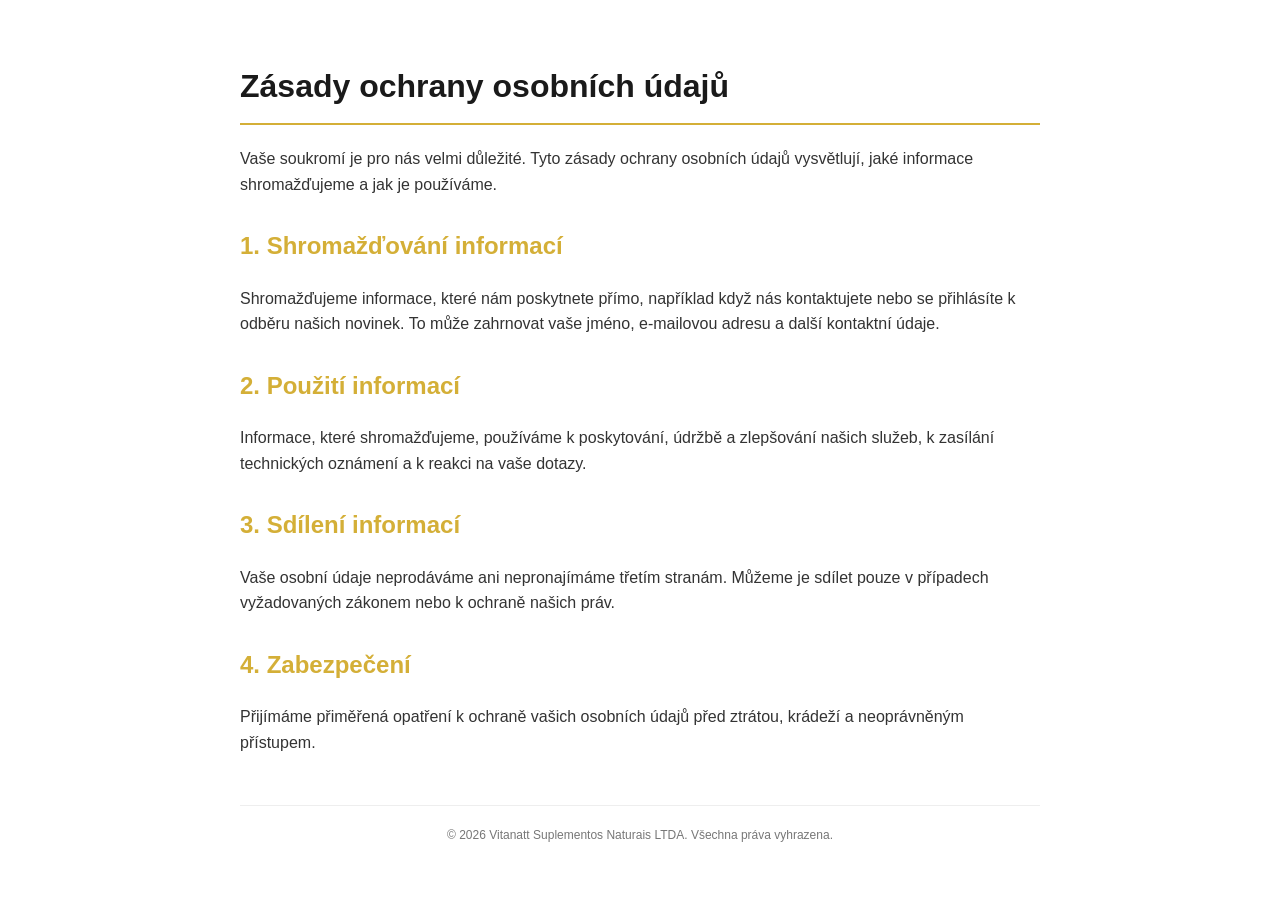
==== pre/privacy.html @ ca954c39 "Add files via upload" ====
<!DOCTYPE html>
<html lang="cs">
<head>
    <meta charset="UTF-8">
    <meta name="viewport" content="width=device-width, initial-scale=1.0">
    <title>Zásady ochrany osobních údajů</title>
    <style>
        body { font-family: Arial, sans-serif; line-height: 1.6; color: #333; max-width: 800px; margin: 0 auto; padding: 40px; background-color: #fff; }
        h1 { color: #1a1a1a; border-bottom: 2px solid #d4af37; padding-bottom: 10px; }
        h2 { color: #d4af37; margin-top: 30px; }
        p { margin-bottom: 15px; }
        .footer { margin-top: 50px; font-size: 12px; color: #777; text-align: center; border-top: 1px solid #eee; padding-top: 20px; }
    </style>
</head>
<body>
    <h1>Zásady ochrany osobních údajů</h1>
    <p>Vaše soukromí je pro nás velmi důležité. Tyto zásady ochrany osobních údajů vysvětlují, jaké informace shromažďujeme a jak je používáme.</p>
    
    <h2>1. Shromažďování informací</h2>
    <p>Shromažďujeme informace, které nám poskytnete přímo, například když nás kontaktujete nebo se přihlásíte k odběru našich novinek. To může zahrnovat vaše jméno, e-mailovou adresu a další kontaktní údaje.</p>
    
    <h2>2. Použití informací</h2>
    <p>Informace, které shromažďujeme, používáme k poskytování, údržbě a zlepšování našich služeb, k zasílání technických oznámení a k reakci na vaše dotazy.</p>
    
    <h2>3. Sdílení informací</h2>
    <p>Vaše osobní údaje neprodáváme ani nepronajímáme třetím stranám. Můžeme je sdílet pouze v případech vyžadovaných zákonem nebo k ochraně našich práv.</p>
    
    <h2>4. Zabezpečení</h2>
    <p>Přijímáme přiměřená opatření k ochraně vašich osobních údajů před ztrátou, krádeží a neoprávněným přístupem.</p>
    
    <div class="footer">
        &copy; 2026 Vitanatt Suplementos Naturais LTDA. Všechna práva vyhrazena.
    </div>
</body>
</html>
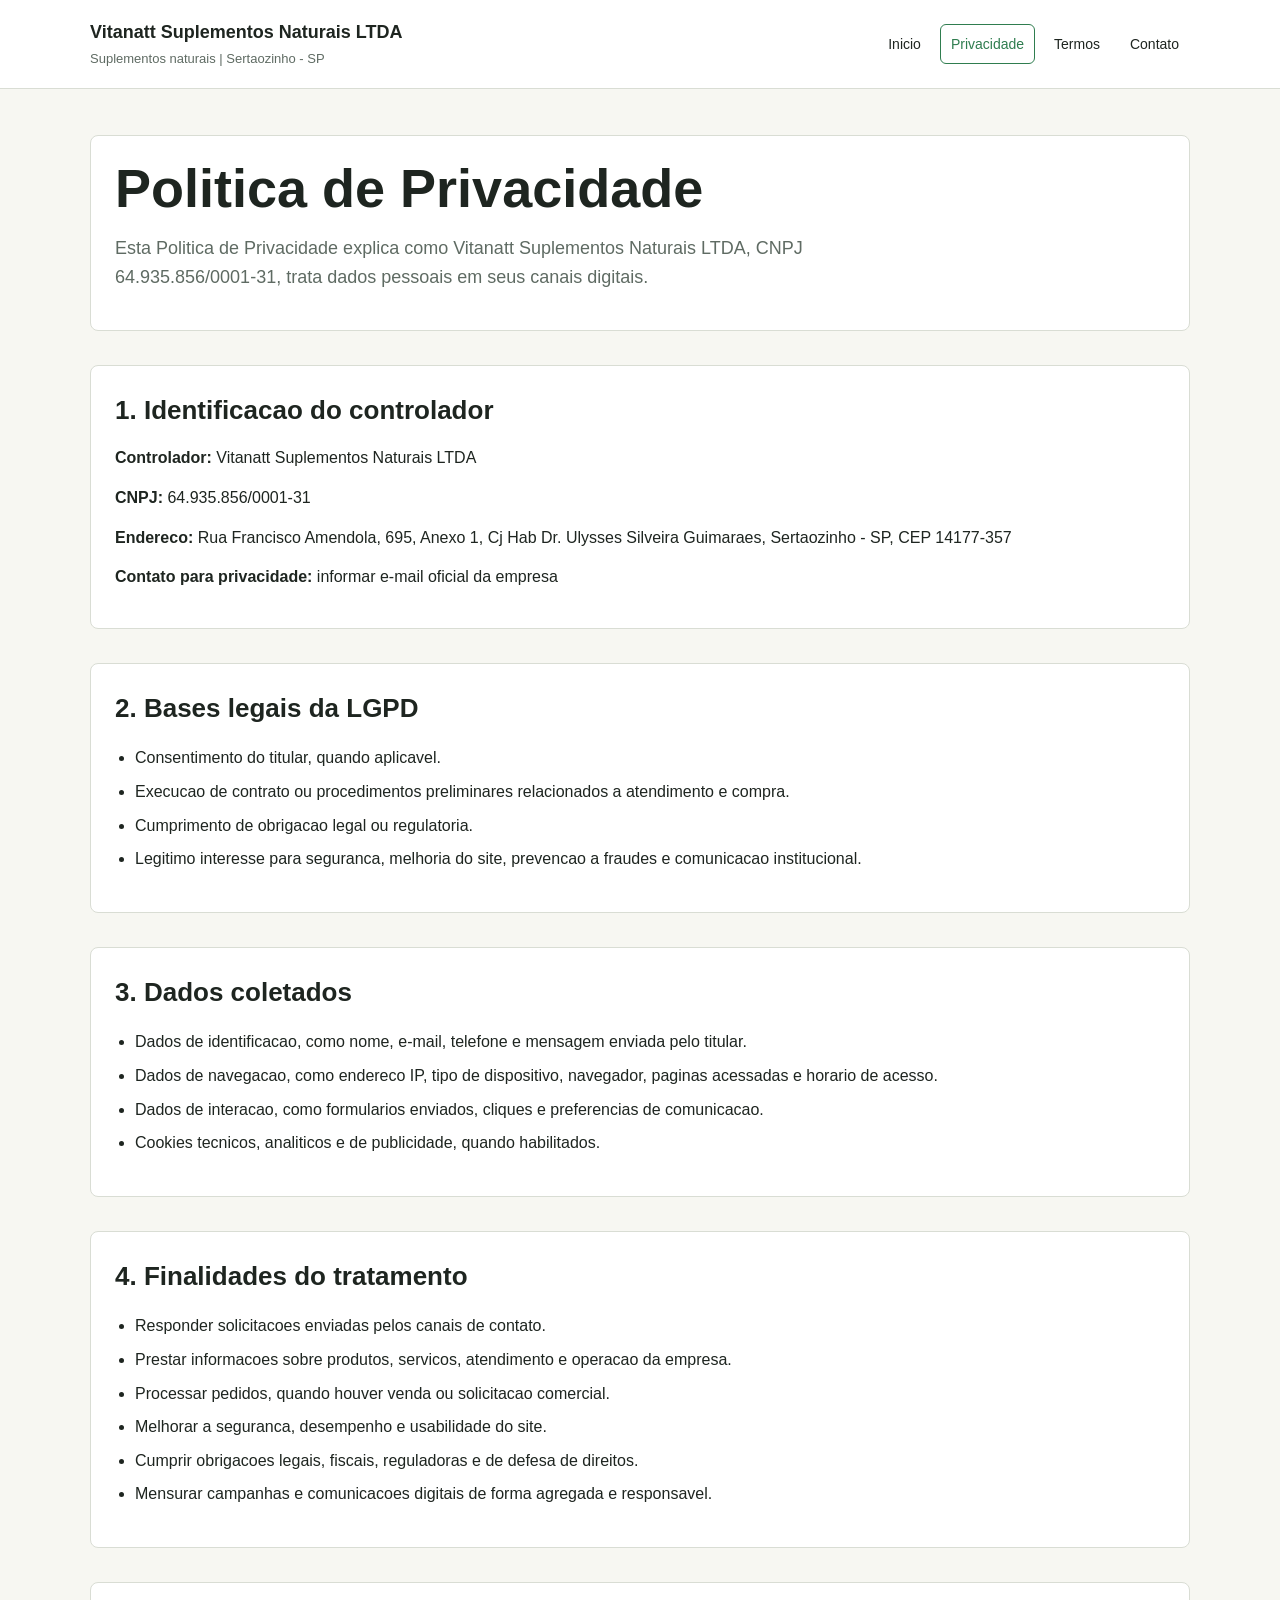
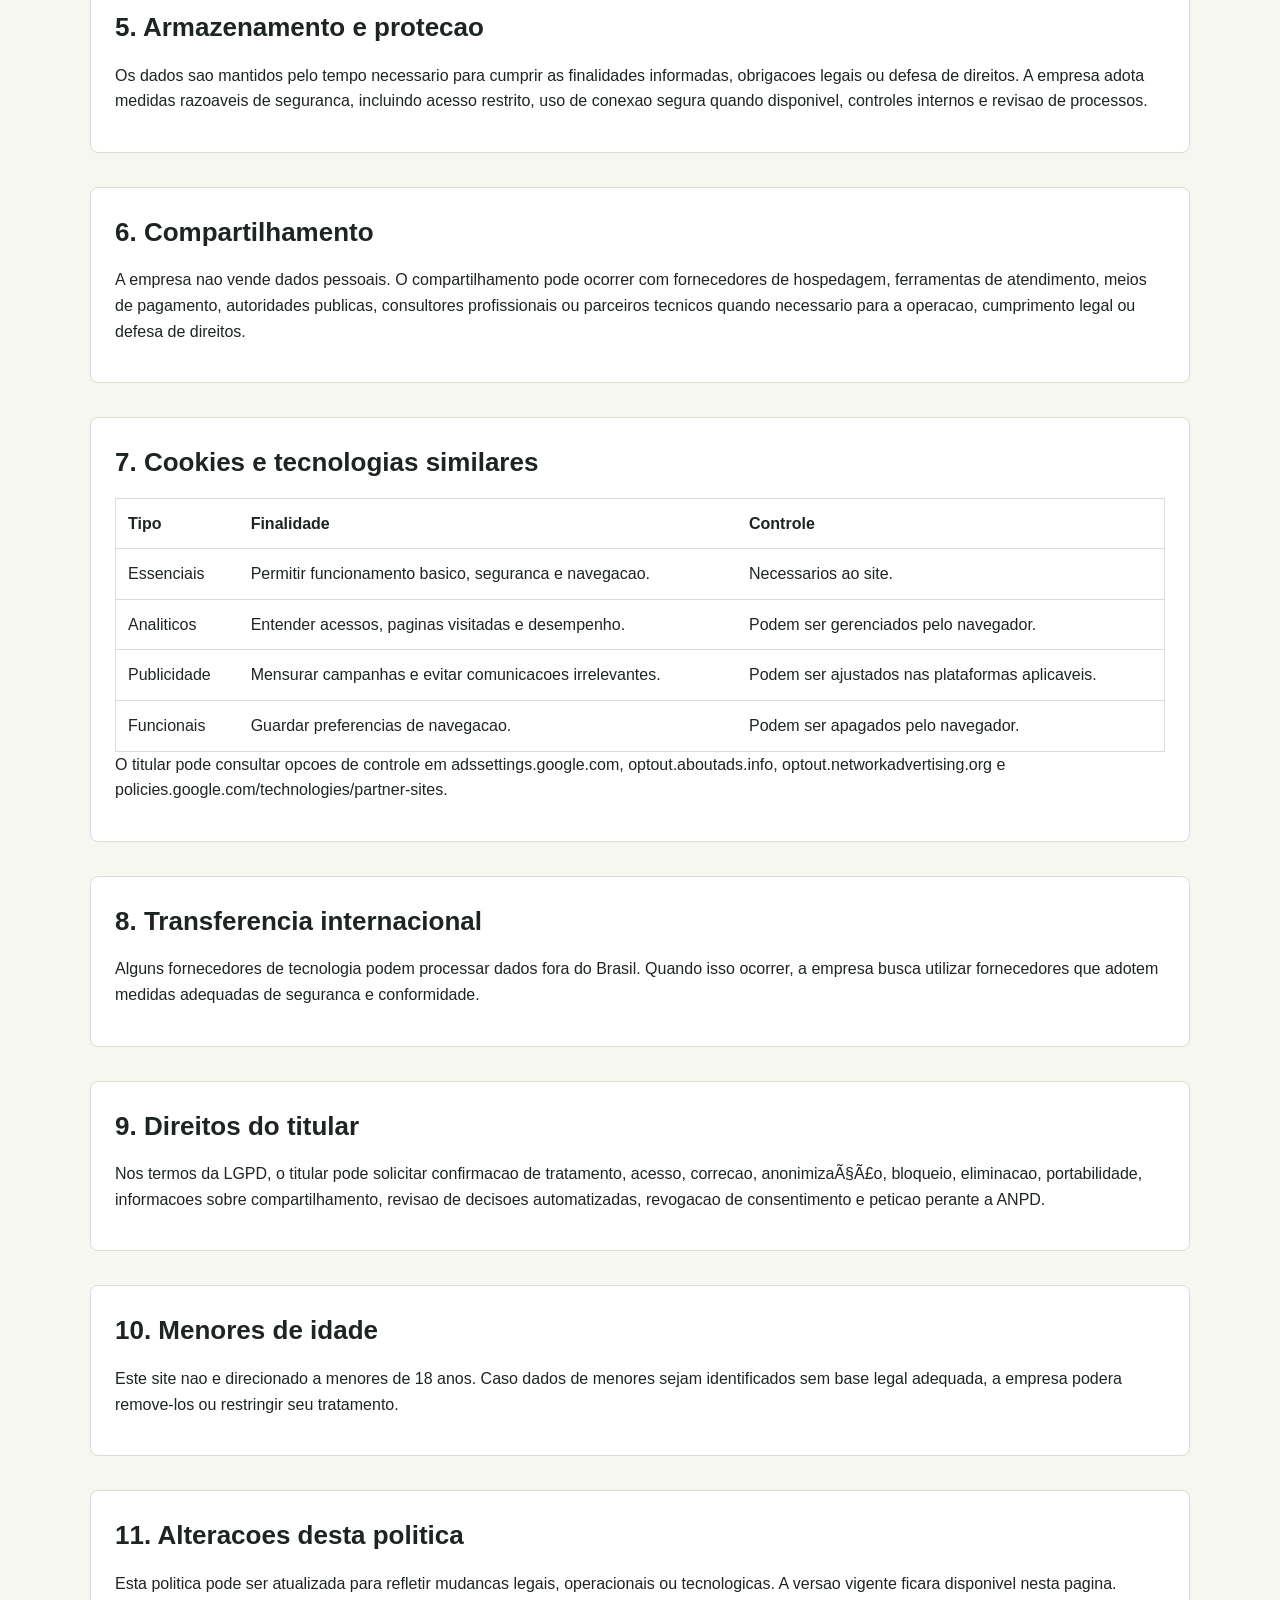
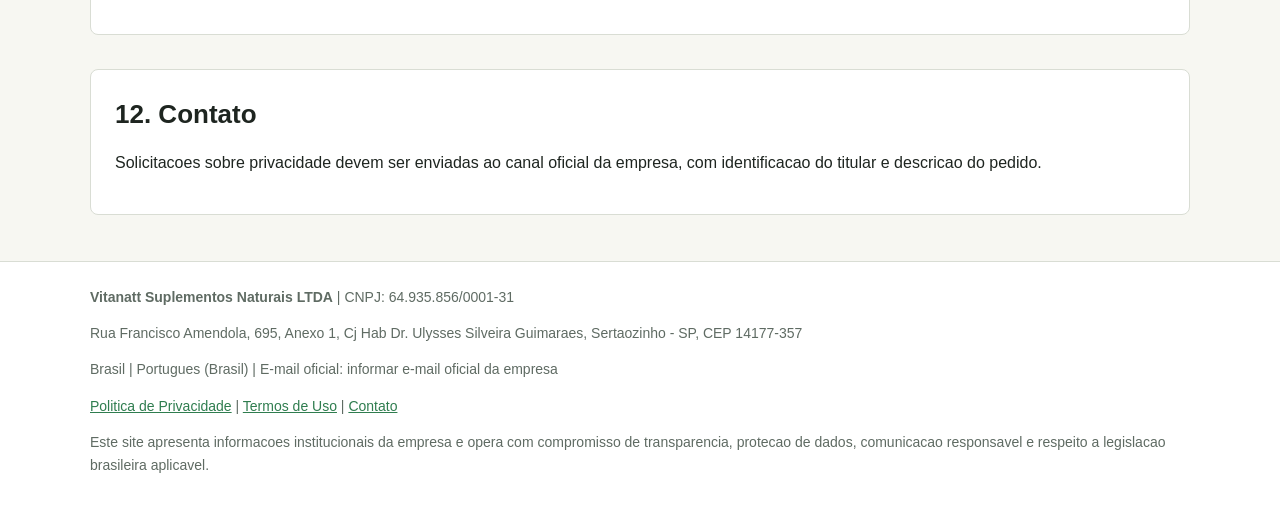
==== commit 511f3ee1: "Add files via upload" ====
--- a/pre/privacy.html
+++ b/pre/privacy.html
@@ -1,35 +1,178 @@
-<!DOCTYPE html>
-<html lang="cs">
+﻿<!doctype html>
+<html lang="pt-BR">
 <head>
-    <meta charset="UTF-8">
-    <meta name="viewport" content="width=device-width, initial-scale=1.0">
-    <title>Zásady ochrany osobních údajů</title>
-    <style>
-        body { font-family: Arial, sans-serif; line-height: 1.6; color: #333; max-width: 800px; margin: 0 auto; padding: 40px; background-color: #fff; }
-        h1 { color: #1a1a1a; border-bottom: 2px solid #d4af37; padding-bottom: 10px; }
-        h2 { color: #d4af37; margin-top: 30px; }
-        p { margin-bottom: 15px; }
-        .footer { margin-top: 50px; font-size: 12px; color: #777; text-align: center; border-top: 1px solid #eee; padding-top: 20px; }
-    </style>
+  <meta charset="utf-8">
+  <meta name="viewport" content="width=device-width, initial-scale=1">
+  <title>Politica de Privacidade | Vitanatt Suplementos Naturais LTDA</title>
+  <meta name="description" content="Vitanatt Suplementos Naturais LTDA - Suplementos naturais. Dados empresariais, politicas e canais de contato.">
+  <style>
+    :root {
+      --accent: #2f7d4f;
+      --accent2: #d6a84f;
+      --bg: #f7f7f2;
+      --text: #1e2520;
+      --muted: #5f6b63;
+      --line: #d9ddd4;
+      --card: #ffffff;
+    }
+    * { box-sizing: border-box; }
+    body { margin: 0; font-family: Arial, Helvetica, sans-serif; color: var(--text); background: var(--bg); line-height: 1.6; }
+    header { background: var(--card); border-bottom: 1px solid var(--line); position: sticky; top: 0; z-index: 10; }
+    .wrap { width: min(1100px, calc(100% - 32px)); margin: 0 auto; }
+    .top { display: flex; align-items: center; justify-content: space-between; gap: 20px; padding: 18px 0; }
+    .brand { display: flex; flex-direction: column; gap: 2px; }
+    .brand strong { font-size: 18px; letter-spacing: 0; }
+    .brand span { color: var(--muted); font-size: 13px; }
+    nav { display: flex; flex-wrap: wrap; gap: 8px; }
+    nav a { color: var(--text); text-decoration: none; padding: 8px 10px; border-radius: 6px; border: 1px solid transparent; font-size: 14px; }
+    nav a.active, nav a:hover { border-color: var(--accent); color: var(--accent); }
+    main { padding: 46px 0; }
+    .hero { display: grid; grid-template-columns: 1.4fr .8fr; gap: 28px; align-items: stretch; }
+    h1 { font-size: clamp(30px, 5vw, 54px); line-height: 1.05; margin: 0 0 18px; letter-spacing: 0; }
+    h2 { font-size: 26px; margin: 0 0 14px; letter-spacing: 0; }
+    h3 { margin: 0 0 8px; }
+    p { margin: 0 0 14px; }
+    .lead { font-size: 18px; color: var(--muted); max-width: 760px; }
+    .card { background: var(--card); border: 1px solid var(--line); border-radius: 8px; padding: 24px; }
+    .hero .card { border-top: 4px solid var(--accent); }
+    .grid { display: grid; grid-template-columns: repeat(3, minmax(0, 1fr)); gap: 16px; margin-top: 22px; }
+    .two { display: grid; grid-template-columns: repeat(2, minmax(0, 1fr)); gap: 16px; margin-top: 22px; }
+    .section { margin-top: 34px; }
+    .badge { display: inline-block; background: color-mix(in srgb, var(--accent) 12%, white); color: var(--accent); border: 1px solid color-mix(in srgb, var(--accent) 32%, white); border-radius: 999px; padding: 6px 10px; font-size: 13px; margin-bottom: 16px; }
+    .btns { display: flex; gap: 10px; flex-wrap: wrap; margin-top: 20px; }
+    .btn { background: var(--accent); color: white; text-decoration: none; border-radius: 6px; padding: 10px 14px; font-weight: 700; }
+    .btn.secondary { background: transparent; color: var(--accent); border: 1px solid var(--accent); }
+    ul { padding-left: 20px; }
+    li { margin-bottom: 8px; }
+    table { width: 100%; border-collapse: collapse; background: var(--card); border: 1px solid var(--line); }
+    th, td { padding: 12px; border-bottom: 1px solid var(--line); text-align: left; vertical-align: top; }
+    footer { border-top: 1px solid var(--line); background: var(--card); padding: 24px 0; color: var(--muted); font-size: 14px; }
+    footer a { color: var(--accent); }
+    .legal { font-size: 14px; color: var(--muted); }
+    @media (max-width: 760px) {
+      .top, .hero, .grid, .two { grid-template-columns: 1fr; display: grid; }
+      nav { width: 100%; }
+    }
+  </style>
 </head>
 <body>
-    <h1>Zásady ochrany osobních údajů</h1>
-    <p>Vaše soukromí je pro nás velmi důležité. Tyto zásady ochrany osobních údajů vysvětlují, jaké informace shromažďujeme a jak je používáme.</p>
-    
-    <h2>1. Shromažďování informací</h2>
-    <p>Shromažďujeme informace, které nám poskytnete přímo, například když nás kontaktujete nebo se přihlásíte k odběru našich novinek. To může zahrnovat vaše jméno, e-mailovou adresu a další kontaktní údaje.</p>
-    
-    <h2>2. Použití informací</h2>
-    <p>Informace, které shromažďujeme, používáme k poskytování, údržbě a zlepšování našich služeb, k zasílání technických oznámení a k reakci na vaše dotazy.</p>
-    
-    <h2>3. Sdílení informací</h2>
-    <p>Vaše osobní údaje neprodáváme ani nepronajímáme třetím stranám. Můžeme je sdílet pouze v případech vyžadovaných zákonem nebo k ochraně našich práv.</p>
-    
-    <h2>4. Zabezpečení</h2>
-    <p>Přijímáme přiměřená opatření k ochraně vašich osobních údajů před ztrátou, krádeží a neoprávněným přístupem.</p>
-    
-    <div class="footer">
-        &copy; 2026 Vitanatt Suplementos Naturais LTDA. Všechna práva vyhrazena.
+  <header>
+    <div class="wrap top">
+      <div class="brand">
+        <strong>Vitanatt Suplementos Naturais LTDA</strong>
+        <span>Suplementos naturais | Sertaozinho - SP</span>
+      </div>
+      <nav aria-label="Navegacao principal">
+        <a href="index.html">Inicio</a>
+<a class="active" href="privacy.html">Privacidade</a>
+<a href="terms.html">Termos</a>
+<a href="contact.html">Contato</a>
+      </nav>
     </div>
+  </header>
+  <main class="wrap">
+    <section class="card">
+  <h1>Politica de Privacidade</h1>
+  <p class="lead">Esta Politica de Privacidade explica como Vitanatt Suplementos Naturais LTDA, CNPJ 64.935.856/0001-31, trata dados pessoais em seus canais digitais.</p>
+</section>
+
+<section class="section card">
+  <h2>1. Identificacao do controlador</h2>
+  <p><strong>Controlador:</strong> Vitanatt Suplementos Naturais LTDA</p>
+  <p><strong>CNPJ:</strong> 64.935.856/0001-31</p>
+  <p><strong>Endereco:</strong> Rua Francisco Amendola, 695, Anexo 1, Cj Hab Dr. Ulysses Silveira Guimaraes, Sertaozinho - SP, CEP 14177-357</p>
+  <p><strong>Contato para privacidade:</strong> informar e-mail oficial da empresa</p>
+</section>
+
+<section class="section card">
+  <h2>2. Bases legais da LGPD</h2>
+  <ul>
+    <li>Consentimento do titular, quando aplicavel.</li>
+    <li>Execucao de contrato ou procedimentos preliminares relacionados a atendimento e compra.</li>
+    <li>Cumprimento de obrigacao legal ou regulatoria.</li>
+    <li>Legitimo interesse para seguranca, melhoria do site, prevencao a fraudes e comunicacao institucional.</li>
+  </ul>
+</section>
+
+<section class="section card">
+  <h2>3. Dados coletados</h2>
+  <ul>
+    <li>Dados de identificacao, como nome, e-mail, telefone e mensagem enviada pelo titular.</li>
+    <li>Dados de navegacao, como endereco IP, tipo de dispositivo, navegador, paginas acessadas e horario de acesso.</li>
+    <li>Dados de interacao, como formularios enviados, cliques e preferencias de comunicacao.</li>
+    <li>Cookies tecnicos, analiticos e de publicidade, quando habilitados.</li>
+  </ul>
+</section>
+
+<section class="section card">
+  <h2>4. Finalidades do tratamento</h2>
+  <ul>
+    <li>Responder solicitacoes enviadas pelos canais de contato.</li>
+    <li>Prestar informacoes sobre produtos, servicos, atendimento e operacao da empresa.</li>
+    <li>Processar pedidos, quando houver venda ou solicitacao comercial.</li>
+    <li>Melhorar a seguranca, desempenho e usabilidade do site.</li>
+    <li>Cumprir obrigacoes legais, fiscais, reguladoras e de defesa de direitos.</li>
+    <li>Mensurar campanhas e comunicacoes digitais de forma agregada e responsavel.</li>
+  </ul>
+</section>
+
+<section class="section card">
+  <h2>5. Armazenamento e protecao</h2>
+  <p>Os dados sao mantidos pelo tempo necessario para cumprir as finalidades informadas, obrigacoes legais ou defesa de direitos. A empresa adota medidas razoaveis de seguranca, incluindo acesso restrito, uso de conexao segura quando disponivel, controles internos e revisao de processos.</p>
+</section>
+
+<section class="section card">
+  <h2>6. Compartilhamento</h2>
+  <p>A empresa nao vende dados pessoais. O compartilhamento pode ocorrer com fornecedores de hospedagem, ferramentas de atendimento, meios de pagamento, autoridades publicas, consultores profissionais ou parceiros tecnicos quando necessario para a operacao, cumprimento legal ou defesa de direitos.</p>
+</section>
+
+<section class="section card">
+  <h2>7. Cookies e tecnologias similares</h2>
+  <table>
+    <thead><tr><th>Tipo</th><th>Finalidade</th><th>Controle</th></tr></thead>
+    <tbody>
+      <tr><td>Essenciais</td><td>Permitir funcionamento basico, seguranca e navegacao.</td><td>Necessarios ao site.</td></tr>
+      <tr><td>Analiticos</td><td>Entender acessos, paginas visitadas e desempenho.</td><td>Podem ser gerenciados pelo navegador.</td></tr>
+      <tr><td>Publicidade</td><td>Mensurar campanhas e evitar comunicacoes irrelevantes.</td><td>Podem ser ajustados nas plataformas aplicaveis.</td></tr>
+      <tr><td>Funcionais</td><td>Guardar preferencias de navegacao.</td><td>Podem ser apagados pelo navegador.</td></tr>
+    </tbody>
+  </table>
+  <p>O titular pode consultar opcoes de controle em adssettings.google.com, optout.aboutads.info, optout.networkadvertising.org e policies.google.com/technologies/partner-sites.</p>
+</section>
+
+<section class="section card">
+  <h2>8. Transferencia internacional</h2>
+  <p>Alguns fornecedores de tecnologia podem processar dados fora do Brasil. Quando isso ocorrer, a empresa busca utilizar fornecedores que adotem medidas adequadas de seguranca e conformidade.</p>
+</section>
+
+<section class="section card">
+  <h2>9. Direitos do titular</h2>
+  <p>Nos termos da LGPD, o titular pode solicitar confirmacao de tratamento, acesso, correcao, anonimizaÃ§Ã£o, bloqueio, eliminacao, portabilidade, informacoes sobre compartilhamento, revisao de decisoes automatizadas, revogacao de consentimento e peticao perante a ANPD.</p>
+</section>
+
+<section class="section card">
+  <h2>10. Menores de idade</h2>
+  <p>Este site nao e direcionado a menores de 18 anos. Caso dados de menores sejam identificados sem base legal adequada, a empresa podera remove-los ou restringir seu tratamento.</p>
+</section>
+
+<section class="section card">
+  <h2>11. Alteracoes desta politica</h2>
+  <p>Esta politica pode ser atualizada para refletir mudancas legais, operacionais ou tecnologicas. A versao vigente ficara disponivel nesta pagina.</p>
+</section>
+
+<section class="section card">
+  <h2>12. Contato</h2>
+  <p>Solicitacoes sobre privacidade devem ser enviadas ao canal oficial da empresa, com identificacao do titular e descricao do pedido.</p>
+</section>
+  </main>
+  <footer>
+    <div class="wrap">
+      <p><strong>Vitanatt Suplementos Naturais LTDA</strong> | CNPJ: 64.935.856/0001-31</p>
+      <p>Rua Francisco Amendola, 695, Anexo 1, Cj Hab Dr. Ulysses Silveira Guimaraes, Sertaozinho - SP, CEP 14177-357</p>
+      <p>Brasil | Portugues (Brasil) | E-mail oficial: informar e-mail oficial da empresa</p>
+      <p><a href="privacy.html">Politica de Privacidade</a> | <a href="terms.html">Termos de Uso</a> | <a href="contact.html">Contato</a></p>
+      <p>Este site apresenta informacoes institucionais da empresa e opera com compromisso de transparencia, protecao de dados, comunicacao responsavel e respeito a legislacao brasileira aplicavel.</p>
+    </div>
+  </footer>
 </body>
-</html>
+</html>
